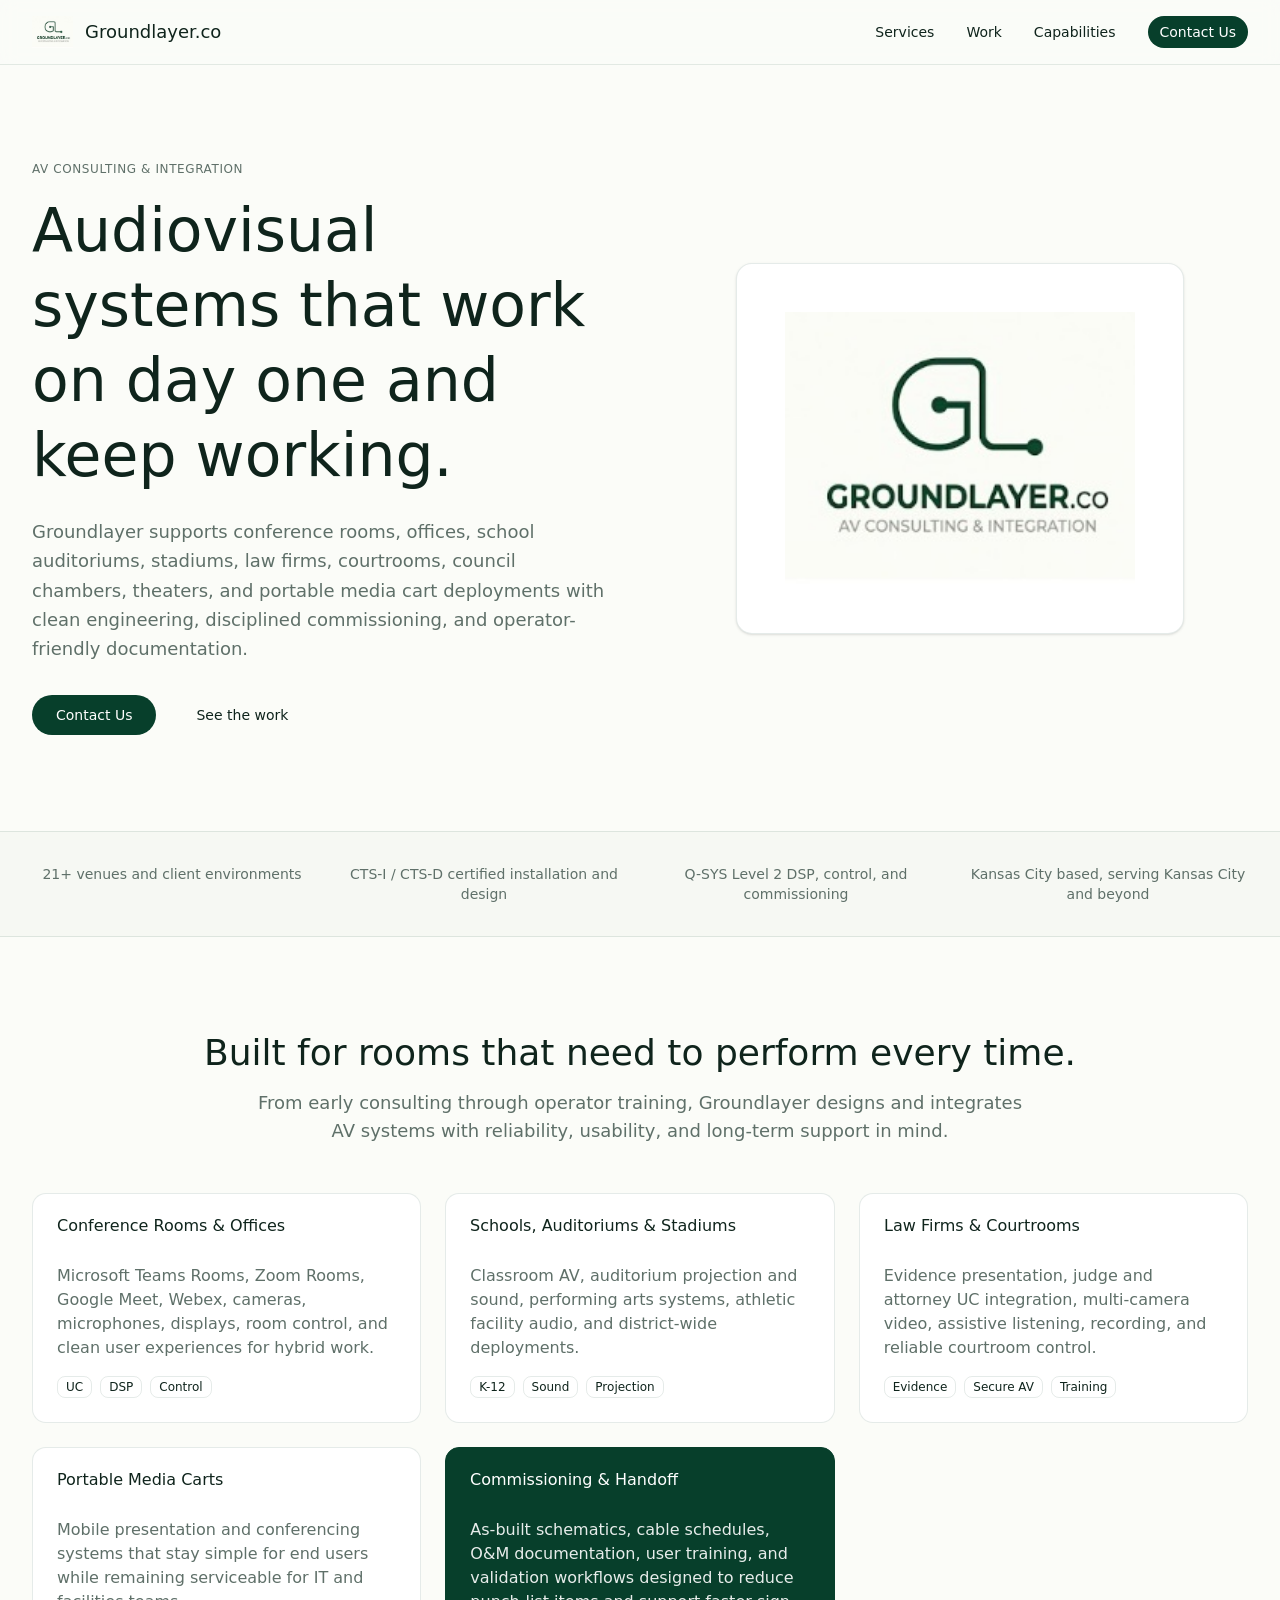
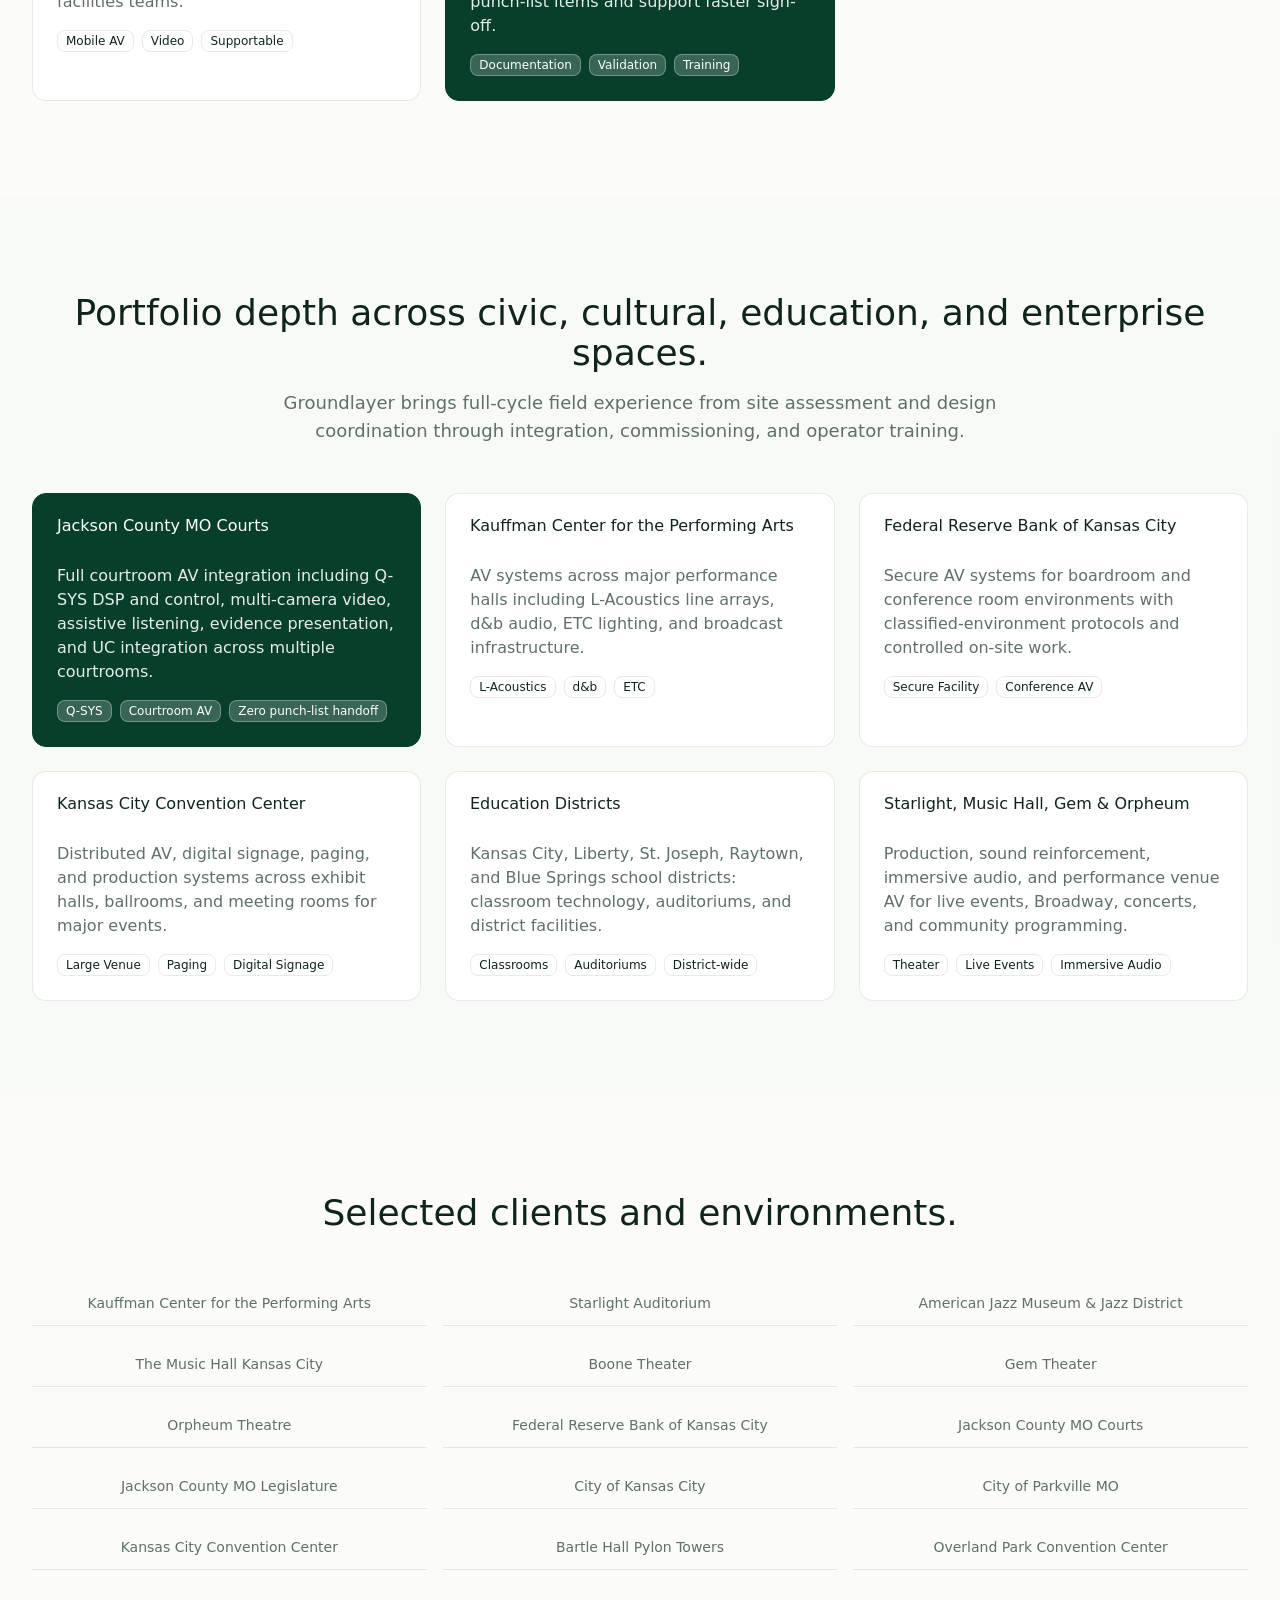
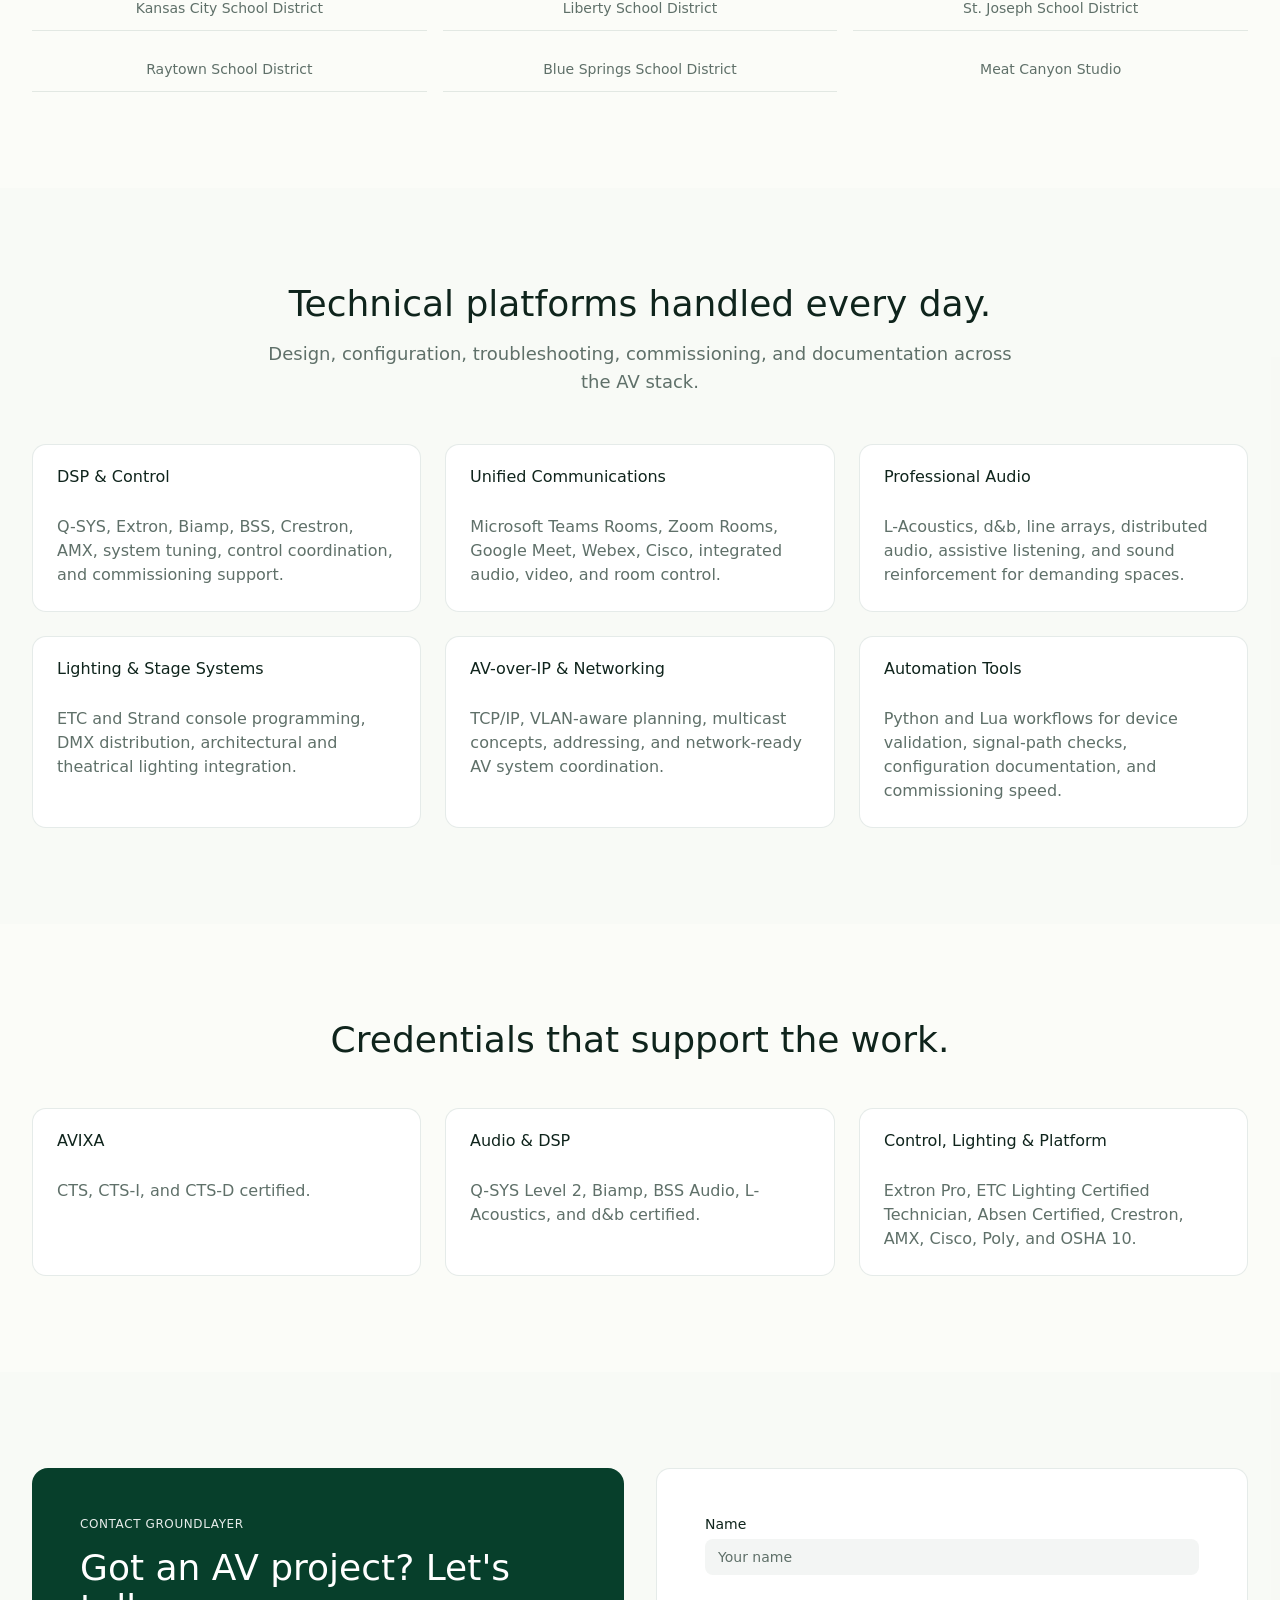
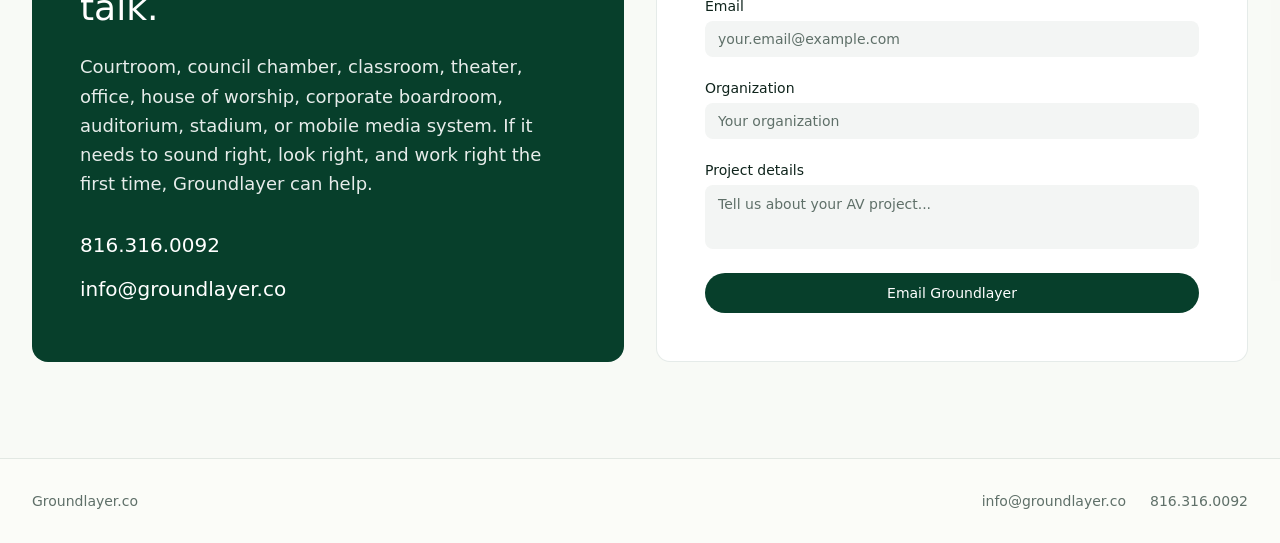
==== av/index.html @ 6c571603 "Add AV consulting landing page at /av Single-page site for Groundlayer AV consulting and integration" ====
<!DOCTYPE html>
  <html lang="en">
    <head>
      
      <meta charset="UTF-8" />
      <meta name="viewport" content="width=device-width, initial-scale=1.0" />
      <title>Audio/Video Consulting Website</title>
      <meta name="description" content="Connects private schools and law firms in Kansas City with expert audio/video consulting and integration services, enhancing their communication and technology." />
      <meta name="robots" content="noindex, nofollow" />
      <style>html, body { height: 100%; margin: 0; } #root { height: 100%; }</style>
      
      <script type="module" crossorigin src="/av/assets/index-DvzcgHG5.js"></script>
      <link rel="stylesheet" crossorigin href="/av/assets/index-DBfMITus.css">
    </head>

    <body>
      
      <div id="root"></div>
      
    </body>
  </html>
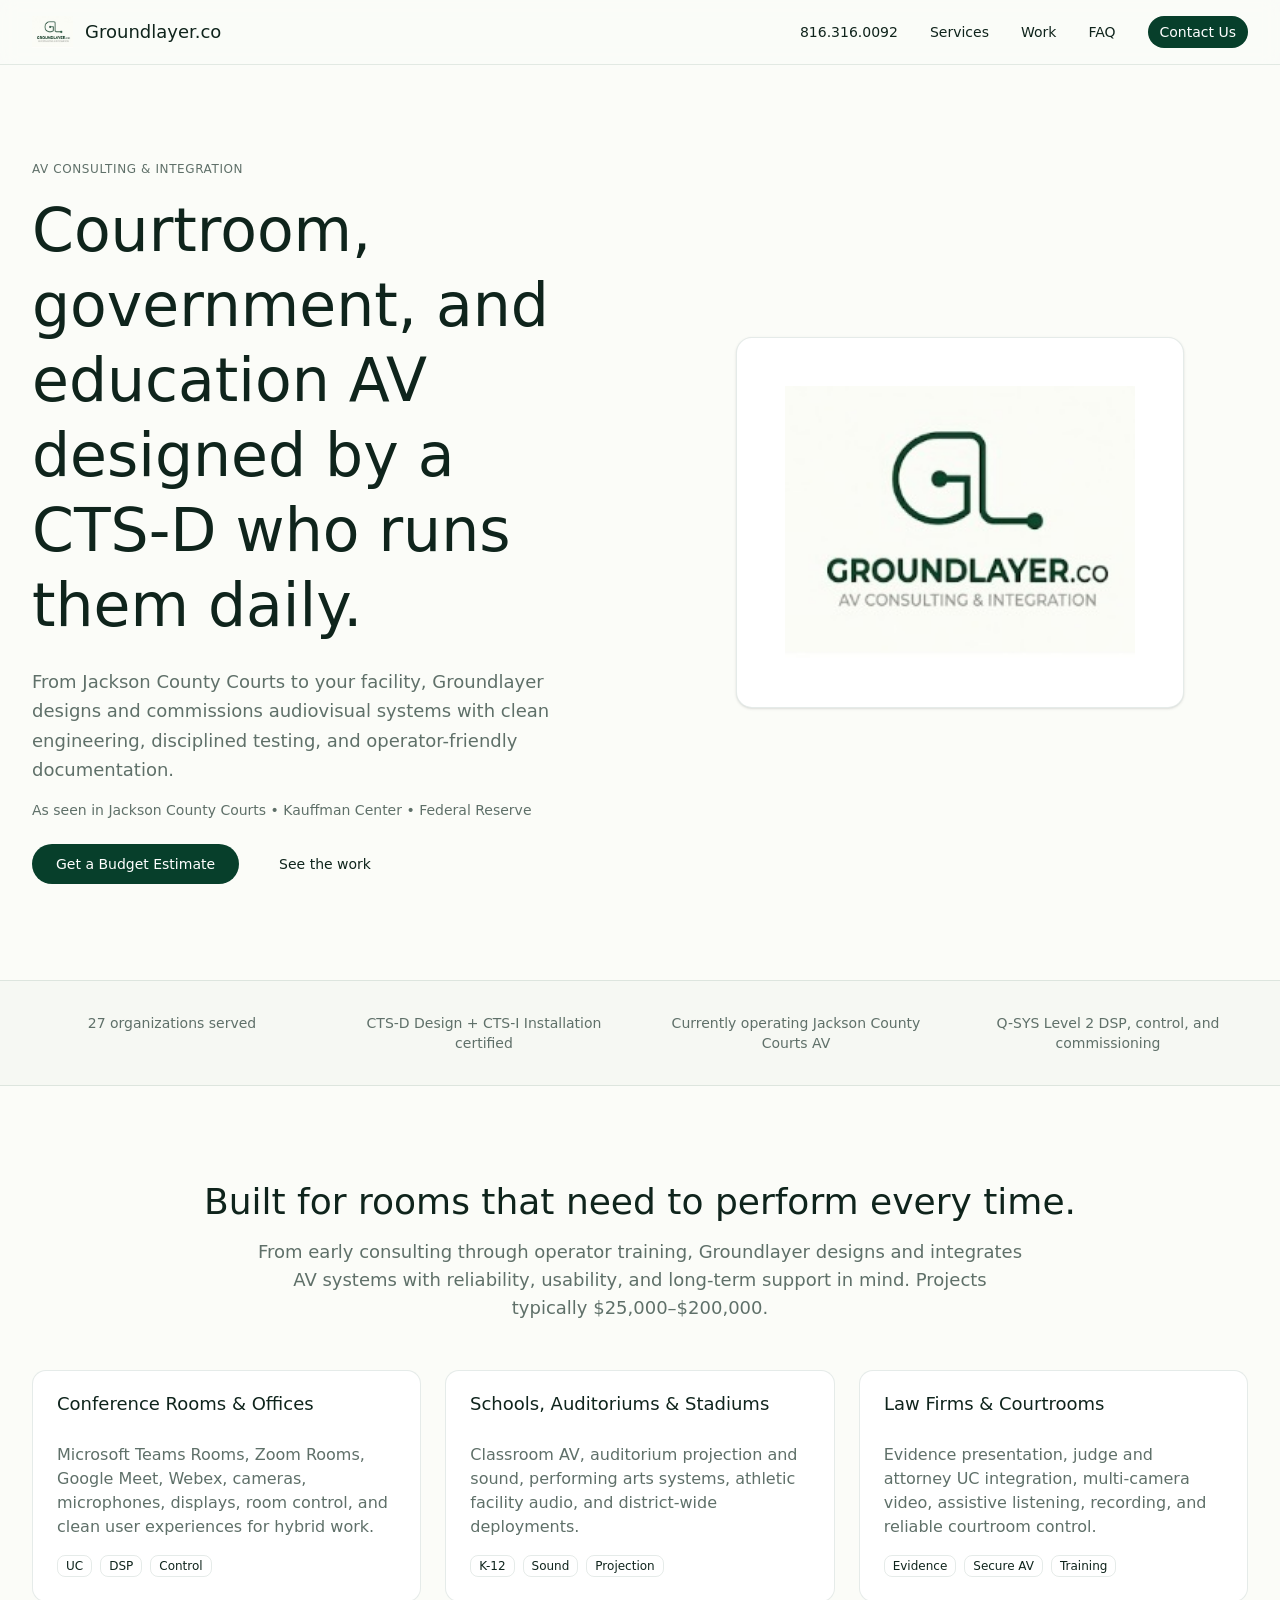
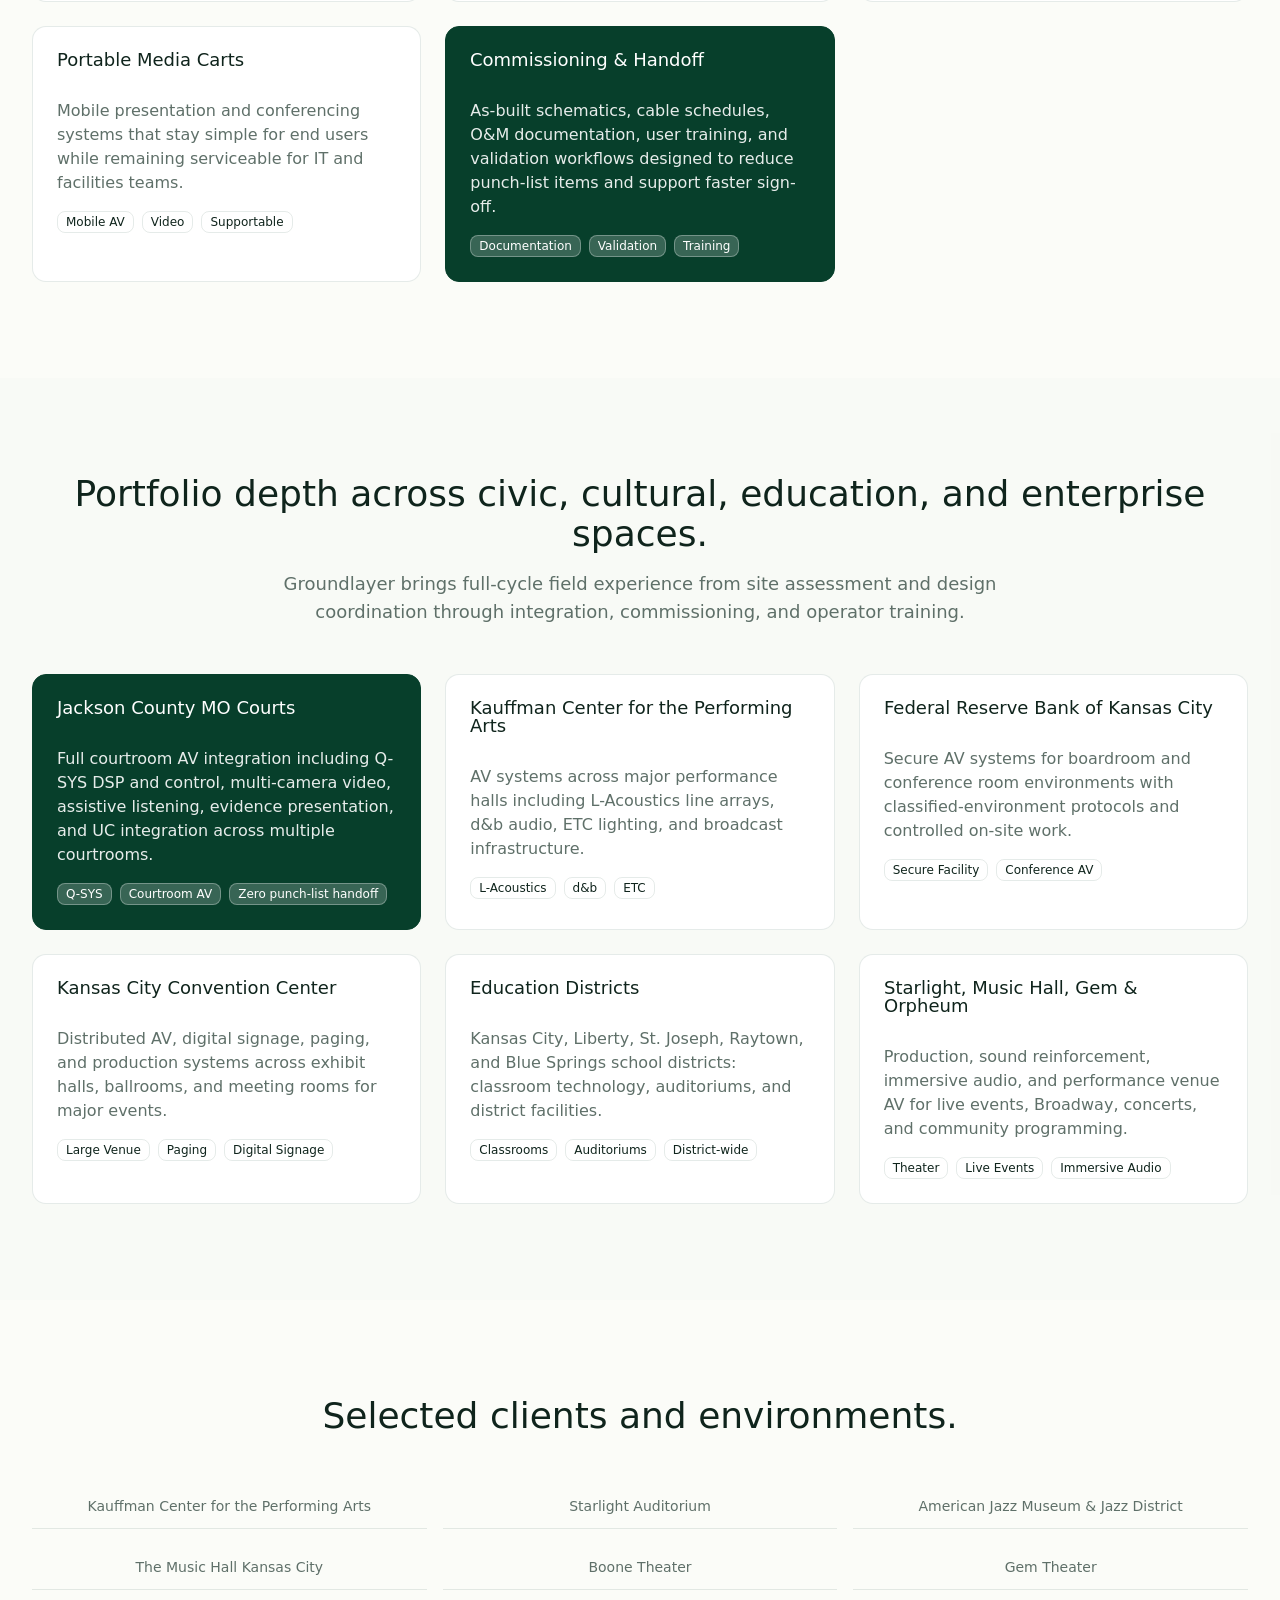
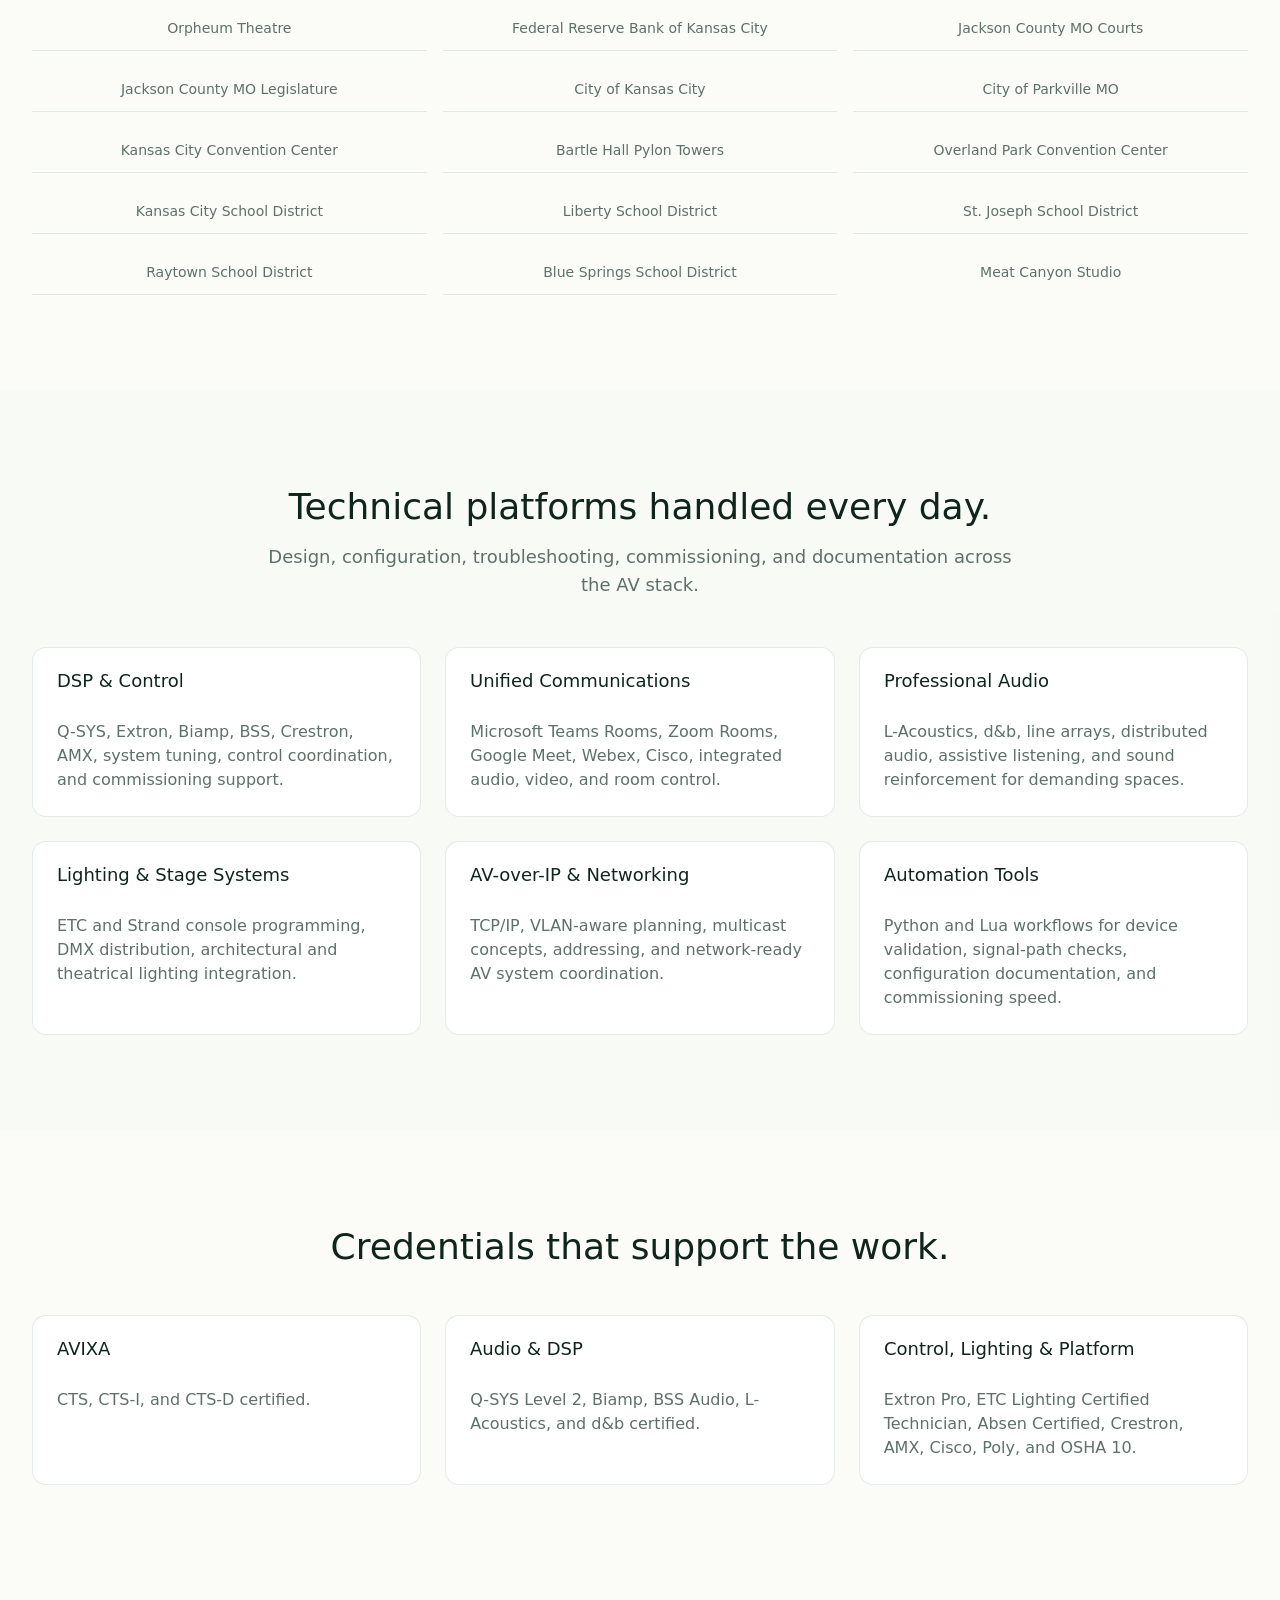
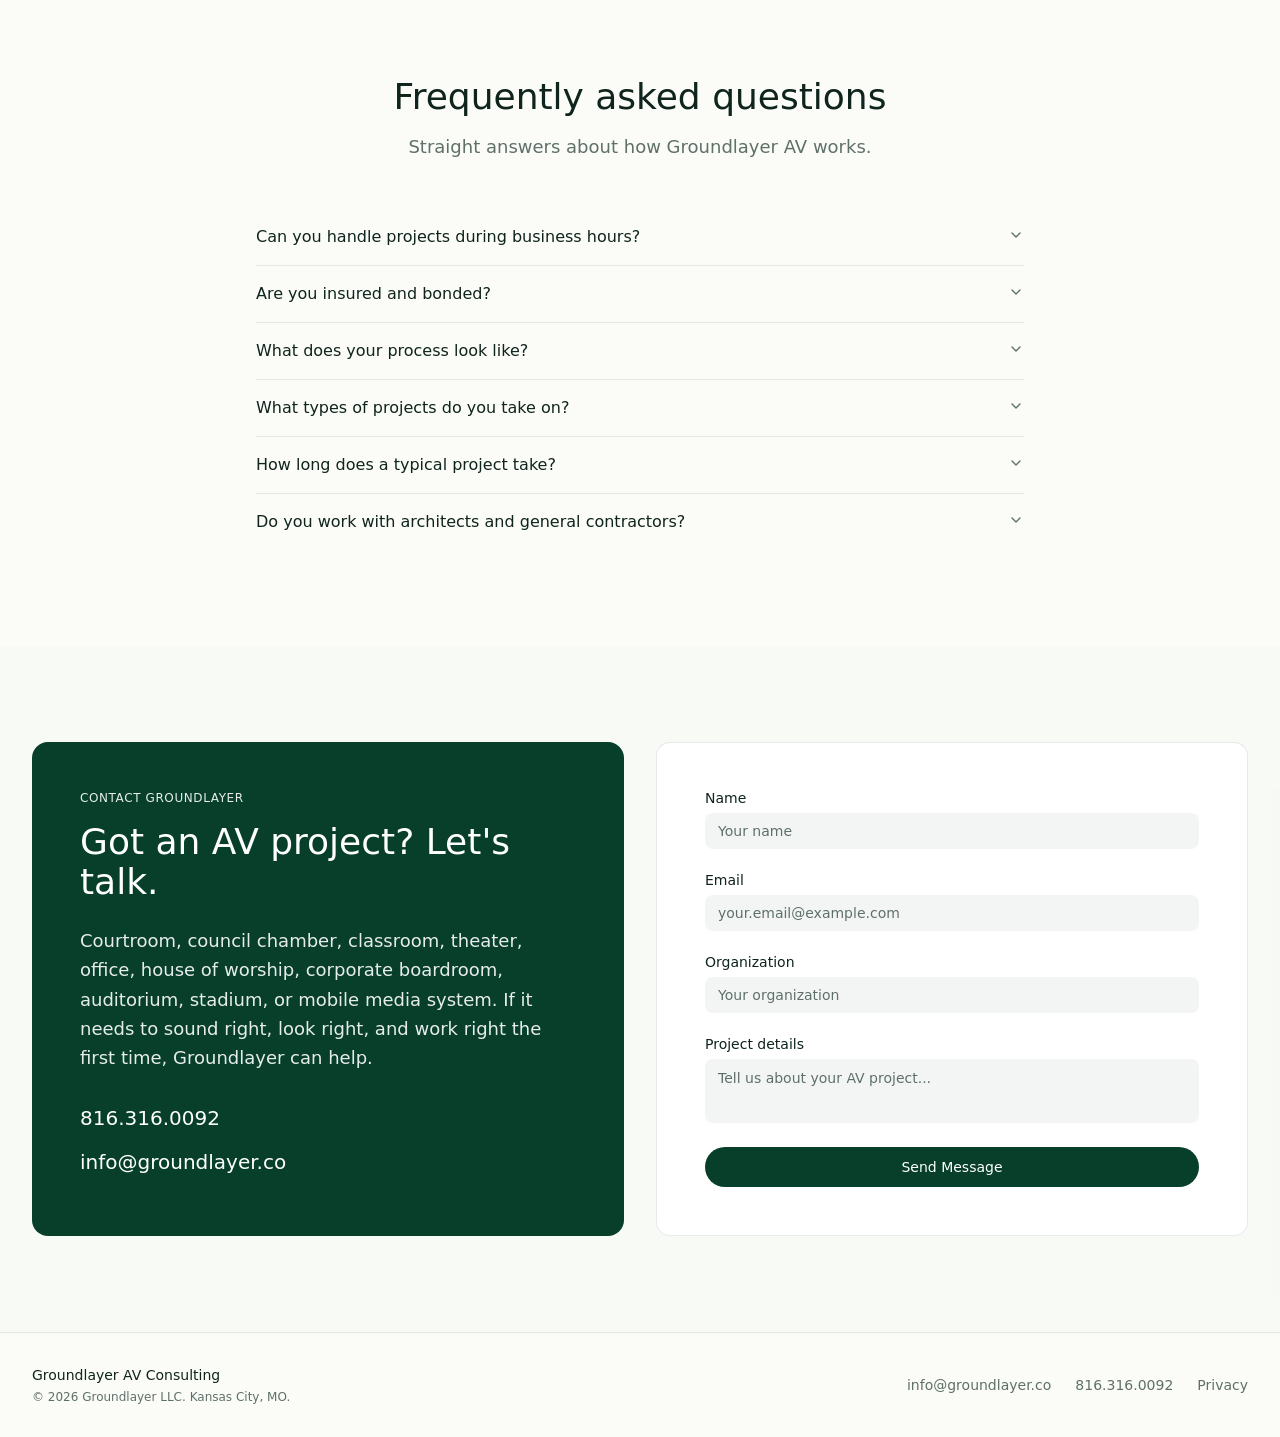
==== commit 272da84d: "Deploy AV landing page: SEO/ADA/AI optimization + JSON-LD + OG image + llms.txt" ====
--- a/av/index.html
+++ b/av/index.html
@@ -5,13 +5,175 @@
       
       <meta charset="UTF-8" />
       <meta name="viewport" content="width=device-width, initial-scale=1.0" />
-      <title>Audio/Video Consulting Website</title>
-      <meta name="description" content="Connects private schools and law firms in Kansas City with expert audio/video consulting and integration services, enhancing their communication and technology." />
-      <meta name="robots" content="noindex, nofollow" />
+      <title>Courtroom & Government AV Consulting | Kansas City | Groundlayer AV</title>
+      <meta name="description" content="CTS-D certified AV design & commissioning for courtrooms, law firms, schools, and government facilities in Kansas City. Current Jackson County Courts AV operator. $25K–$200K projects." />
+      <meta name="robots" content="index, follow" />
+      <meta property="og:title" content="Courtroom & Government AV Consulting | Kansas City | Groundlayer AV" />
+      <meta property="og:description" content="CTS-D certified AV design & commissioning for courtrooms, law firms, schools, and government. Current Jackson County Courts AV operator." />
+      <meta property="og:type" content="website" />
+      <meta property="og:url" content="https://groundlayer.co/av/" />
+      <meta property="og:image" content="https://groundlayer.co/av/og-image.png" />
+      <meta property="og:image:width" content="1200" />
+      <meta property="og:image:height" content="630" />
+      <meta property="og:image:alt" content="Groundlayer AV Consulting - CTS-D certified courtrooms and government AV" />
+      <meta name="twitter:card" content="summary_large_image" />
+      <meta name="twitter:title" content="Courtroom & Government AV Consulting | Kansas City" />
+      <meta name="twitter:description" content="CTS-D certified AV design & commissioning. Current Jackson County Courts AV operator. $25K-$200K projects." />
+      <meta name="twitter:image" content="https://groundlayer.co/av/og-image.png" />
+      <link rel="canonical" href="https://groundlayer.co/av/" />
+      <script type="application/ld+json">
+      {
+        "@context": "https://schema.org",
+        "@graph": [
+          {
+            "@type": "LocalBusiness",
+            "@id": "https://groundlayer.co/av/#business",
+            "name": "Groundlayer AV Consulting",
+            "description": "CTS-D certified AV design, integration, and commissioning for courtrooms, law firms, schools, and government facilities in Kansas City. Current Jackson County Courts AV operator. Projects $25K-$200K.",
+            "url": "https://groundlayer.co/av/",
+            "telephone": "+1-816-316-0092",
+            "email": "info@groundlayer.co",
+            "address": {
+              "@type": "PostalAddress",
+              "addressLocality": "Kansas City",
+              "addressRegion": "MO",
+              "addressCountry": "US"
+            },
+            "areaServed": {
+              "@type": "City",
+              "name": "Kansas City"
+            },
+            "priceRange": "$25K-$200K",
+            "hasCredential": [
+              { "@type": "EducationalOccupationalCredential", "credentialCategory": "CTS-D" },
+              { "@type": "EducationalOccupationalCredential", "credentialCategory": "CTS-I" },
+              { "@type": "EducationalOccupationalCredential", "credentialCategory": "CTS" },
+              { "@type": "EducationalOccupationalCredential", "credentialCategory": "Q-SYS Level 2" },
+              { "@type": "EducationalOccupationalCredential", "credentialCategory": "ETC Lighting Certified Technician" }
+            ],
+            "sameAs": [
+              "https://groundlayer.co/av/"
+            ]
+          },
+          {
+            "@type": "BreadcrumbList",
+            "@id": "https://groundlayer.co/av/#breadcrumb",
+            "itemListElement": [
+              {
+                "@type": "ListItem",
+                "position": 1,
+                "name": "Groundlayer",
+                "item": "https://groundlayer.co/"
+              },
+              {
+                "@type": "ListItem",
+                "position": 2,
+                "name": "AV Consulting",
+                "item": "https://groundlayer.co/av/"
+              }
+            ]
+          },
+          {
+            "@type": "Service",
+            "@id": "https://groundlayer.co/av/#service-rooms",
+            "name": "Conference Room & Office AV",
+            "provider": { "@id": "https://groundlayer.co/av/#business" },
+            "description": "Microsoft Teams Rooms, Zoom Rooms, Google Meet, Webex, cameras, microphones, displays, room control, and clean user experiences for hybrid work.",
+            "areaServed": { "@type": "City", "name": "Kansas City" }
+          },
+          {
+            "@type": "Service",
+            "@id": "https://groundlayer.co/av/#service-schools",
+            "name": "School, Auditorium & Stadium AV",
+            "provider": { "@id": "https://groundlayer.co/av/#business" },
+            "description": "Classroom AV, auditorium projection and sound, performing arts systems, athletic facility audio, and district-wide deployments.",
+            "areaServed": { "@type": "City", "name": "Kansas City" }
+          },
+          {
+            "@type": "Service",
+            "@id": "https://groundlayer.co/av/#service-courtrooms",
+            "name": "Law Firm & Courtroom AV",
+            "provider": { "@id": "https://groundlayer.co/av/#business" },
+            "description": "Evidence presentation, judge and attorney UC integration, multi-camera video, assistive listening, recording, and reliable courtroom control.",
+            "areaServed": { "@type": "City", "name": "Kansas City" }
+          },
+          {
+            "@type": "Service",
+            "@id": "https://groundlayer.co/av/#service-carts",
+            "name": "Portable Media Cart Systems",
+            "provider": { "@id": "https://groundlayer.co/av/#business" },
+            "description": "Mobile presentation and conferencing systems that stay simple for end users while remaining serviceable for IT and facilities teams.",
+            "areaServed": { "@type": "City", "name": "Kansas City" }
+          },
+          {
+            "@type": "Service",
+            "@id": "https://groundlayer.co/av/#service-commissioning",
+            "name": "AV Commissioning & Handoff",
+            "provider": { "@id": "https://groundlayer.co/av/#business" },
+            "description": "As-built schematics, cable schedules, O&M documentation, user training, and validation workflows designed to reduce punch-list items and support faster sign-off.",
+            "areaServed": { "@type": "City", "name": "Kansas City" }
+          },
+          {
+            "@type": "FAQPage",
+            "@id": "https://groundlayer.co/av/#faq",
+            "mainEntity": [
+              {
+                "@type": "Question",
+                "name": "Can you handle projects during business hours?",
+                "acceptedAnswer": {
+                  "@type": "Answer",
+                  "text": "Yes. Design and off-hours commissioning are standard. Site visits are coordinated in advance. For urgent support, Groundlayer maintains a subcontractor network for business-hours response."
+                }
+              },
+              {
+                "@type": "Question",
+                "name": "What does your process look like?",
+                "acceptedAnswer": {
+                  "@type": "Answer",
+                  "text": "Discovery call to understand your needs, followed by a site survey and detailed proposal. After approval, system design, DSP programming, commissioning, and operator training are handled. Installation labor is handled by trusted subcontractors."
+                }
+              },
+              {
+                "@type": "Question",
+                "name": "What types of projects do you take on?",
+                "acceptedAnswer": {
+                  "@type": "Answer",
+                  "text": "Courtroom AV, council chambers, law firm conference rooms, school auditoriums, classroom technology, portable media systems, and corporate boardrooms. Projects typically range from $25,000 to $200,000."
+                }
+              },
+              {
+                "@type": "Question",
+                "name": "How long does a typical project take?",
+                "acceptedAnswer": {
+                  "@type": "Answer",
+                  "text": "Design and proposal: 2-4 weeks. Procurement: 4-8 weeks depending on equipment. Installation and commissioning: 2-6 weeks. Training and handoff: 1 week. Total timeline is typically 2-6 months depending on scope."
+                }
+              },
+              {
+                "@type": "Question",
+                "name": "Do you work with architects and general contractors?",
+                "acceptedAnswer": {
+                  "@type": "Answer",
+                  "text": "Yes. Groundlayer provides CAD-ready system designs, cable schedules, and specification documents that integrate with your project's construction documents."
+                }
+              },
+              {
+                "@type": "Question",
+                "name": "Are you insured and bonded?",
+                "acceptedAnswer": {
+                  "@type": "Answer",
+                  "text": "General liability insurance is in place. For projects requiring surety bonding, Groundlayer partners with licensed low-voltage contractors who hold active bonding."
+                }
+              }
+            ]
+          }
+        ]
+      }
+      </script>
       <style>html, body { height: 100%; margin: 0; } #root { height: 100%; }</style>
       
-      <script type="module" crossorigin src="/av/assets/index-DvzcgHG5.js"></script>
-      <link rel="stylesheet" crossorigin href="/av/assets/index-DBfMITus.css">
+      <script type="module" crossorigin src="/av/assets/index-CK5TY3JW.js"></script>
+      <link rel="stylesheet" crossorigin href="/av/assets/index-CUlgd98I.css">
     </head>
 
     <body>
